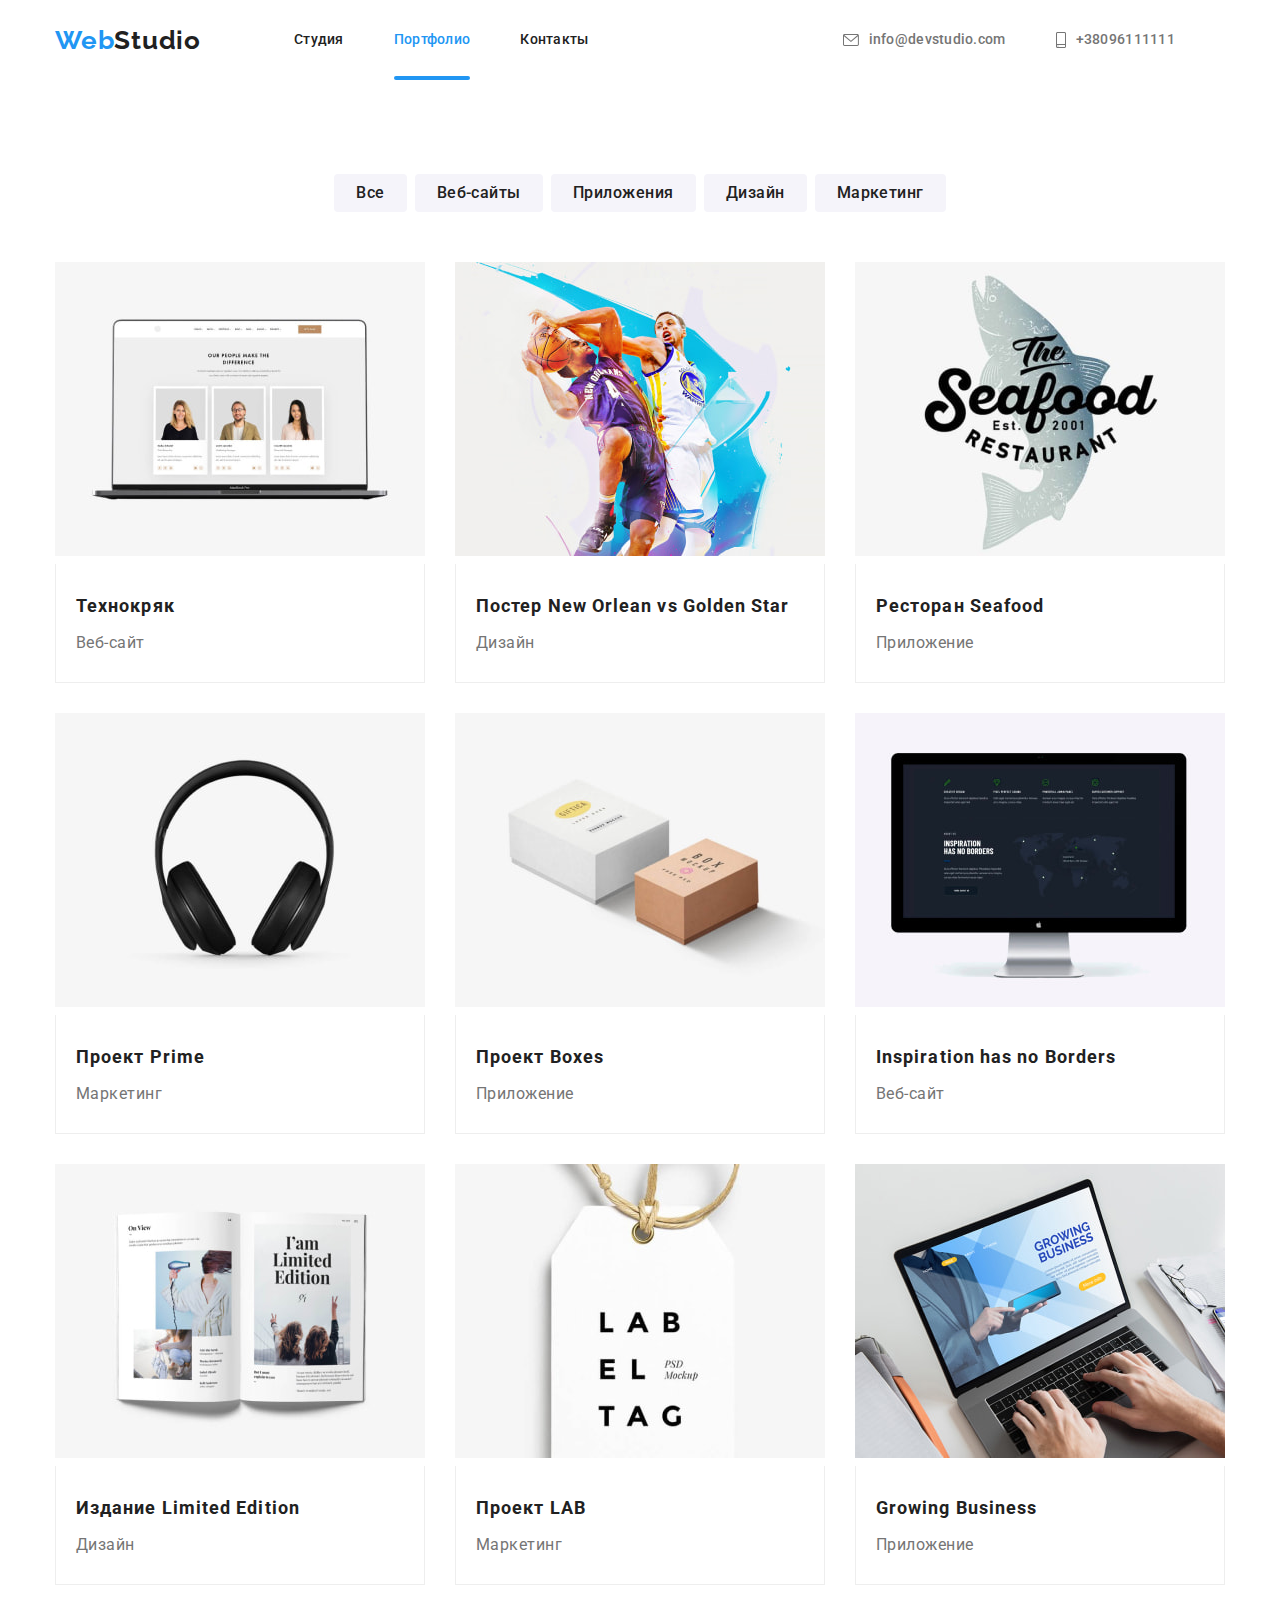
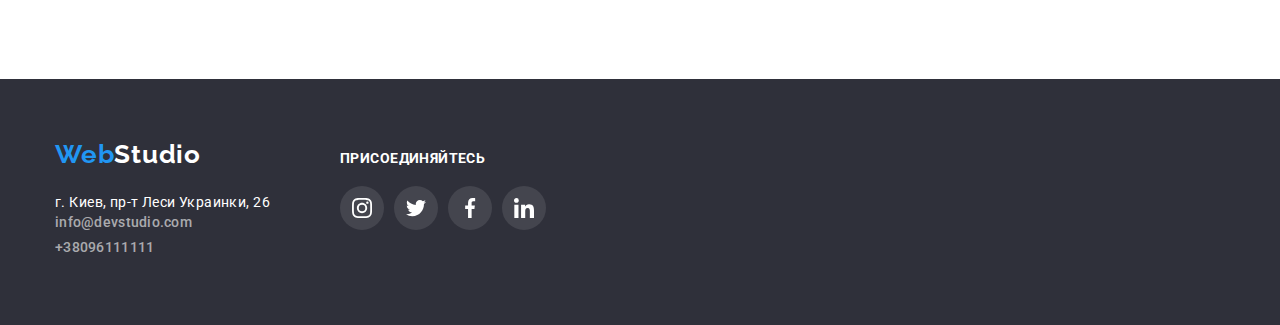
==== portfolio.html @ 03fa3eca "Initial commit" ====
<!DOCTYPE html>
<html lang="ru">
  <head>
    <meta charset="UTF-8" />
    <meta http-equiv="X-UA-Compatible" content="IE=edge" />
    <meta name="viewport" content="width=device-width, initial-scale=1.0" />
    <title>Document</title>
    <!--Project fonts-->
    <link rel="preconnect" href="https://fonts.googleapis.com" />
    <link rel="preconnect" href="https://fonts.gstatic.com" crossorigin />
    <link
      href="https://fonts.googleapis.com/css2?family=Raleway:wght@700&family=Roboto:wght@400;500;700;900&display=swap"
      rel="stylesheet"
    />
    <!--Normalize-->
    <link
      rel="stylesheet"
      href="https://cdnjs.cloudflare.com/ajax/libs/modern-normalize/1.1.0/modern-normalize.min.css"
      integrity="sha512-wpPYUAdjBVSE4KJnH1VR1HeZfpl1ub8YT/NKx4PuQ5NmX2tKuGu6U/JRp5y+Y8XG2tV+wKQpNHVUX03MfMFn9Q=="
      crossorigin="anonymous"
      referrerpolicy="no-referrer"
    />
    <link
      rel="stylesheet"
      href="https://cdnjs.cloudflare.com/ajax/libs/modern-normalize/1.1.0/modern-normalize.min.css"
    />
    <!--Custom styles-->
    <link rel="stylesheet" href="./css/styles.css" />
  </head>
  <body>
    <!--Шапка сайта-->
    <header class="header">
      <div class="container header-container">
        <a class="logo" href="/index.html" lang="en"><span class="accent-logo">Web</span>Studio</a>
        <nav class="navigation">
          <ul class="header-list">
            <li class="item">
              <a class="link navigation-link" href="#">Студия</a>
            </li>
            <li class="item">
              <a class="link navigation-link current" href="portfolio.html">Портфолио</a>
            </li>
            <li class="item">
              <a class="link navigation-link" href="#">Контакты</a>
            </li>
          </ul>
        </nav>
        <ul class="header-group">
          <li class="item-group">
            <a class="link header-mail" href="mailto:info@devstudio.com">
              <svg class="icon-group" width="16" height="12">
                <use href="./imagest/icon.svg#icon-envelope-hover"></use>
              </svg>
              info@devstudio.com</a>
          </li>
          <li class="item-group">
            <a class="link header-phone" href="tel:38096111111">
              <svg class="icon-group" width="10" height="16">
                <use href="./imagest/icon.svg#icon-smartphone"></use>
              </svg>
              +38096111111</a>
          </li>
        </ul>
      </div>
    </header>
    <!--Наши работы-->
    <main>
      <section class="filters">
        <div class="container">
          <h1 hidden>Порфолио</h1>
          <ul class="filters-list">
            <li class="filters-item">
              <button class="button filters-button" type="button">Все</button>
            </li>
            <li class="filters-item">
              <button class="button filters-button" type="button">Веб-сайты</button>
            </li>
            <li class="filters-item">
              <button class="button filters-button" type="button">Приложения</button>
            </li>
            <li class="filters-item">
              <button class="button filters-button" type="button">Дизайн</button>
            </li>
            <li class="filters-item">
              <button class="button filters-button" type="button">Маркетинг</button>
            </li>
          </ul>

          <ul class="project-list">
            <li class="project-item">
              <a href="" class="project-link">
                <div class="project-overlay">
              
              <img
                class="project-img"
                src="/imagest/portfolio/project.1.jpg"
                alt="люди на экране"
                width="370"
                height="294"
              />
              <p class="project-portfolio-tex">
                Ресурс предлагает комплексные предложения с разным уровнем функционала и сервисов. Все это позволит посетителю получить
                исчерпывающие сведения о компании или частном лице.
              </p>
              </div>
              <div class="project-text">
                <h2 class="project-header">Технокряк</h2>
                <p class="project-paragraph">Веб-сайт</p>
              </div>
              </a>
            </li>
            <li class="project-item">
              <a href="" class="project-link">
                <div class="project-overlay">
              <img
                class="project-img"
                src="/imagest/portfolio/project.2.jpg"
                alt="баскетболисты"
                width="370"
                height="294"
              />
              <p class="project-portfolio-tex">
                Ресурс предлагает комплексные предложения с разным уровнем функционала и сервисов. Все это позволит посетителю
                получить
                исчерпывающие сведения о компании или частном лице.
              </p>
                </div>
              <div class="project-text">
                <h2 class="project-header">Постер New Orlean vs Golden Star</h2>
                <p class="project-paragraph">Дизайн</p>
              </div>
            </a>
            </li>
            <li class="project-item">
              <a href="" class="project-link">
                <div class="project-overlay">
              <img
                class="project-img"
                src="/imagest/portfolio/project.3.jpg"
                alt="логотип рыбного ресторана"
                width="370"
                height="294"
              />
              <p class="project-portfolio-tex">
                Ресурс предлагает комплексные предложения с разным уровнем функционала и сервисов. Все это позволит посетителю
                получить
                исчерпывающие сведения о компании или частном лице.
              </p>
                </div>
              <div class="project-text">
                <h2 class="project-header">Ресторан Seafood</h2>
                <p class="project-paragraph">Приложение</p>
              </div>
            </a>
            </li>
            <li class="project-item">
              <a href="" class="project-link">
                <div class="project-overlay">
              <img
                class="project-img"
                src="/imagest/portfolio/project.4.jpg"
                alt="наушники"
                width="370"
                height="294"
              />
              <p class="project-portfolio-tex">
                Ресурс предлагает комплексные предложения с разным уровнем функционала и сервисов. Все это позволит посетителю
                получить
                исчерпывающие сведения о компании или частном лице.
              </p>
              </div>
              <div class="project-text">
                <h2 class="project-header">Проект Prime</h2>
                <p class="project-paragraph">Маркетинг</p>
              </div>
              </a>
            </li>
            <li class="project-item">
              <a href="" class="project-link">
                <div class="project-overlay">
              <img
                class="project-img"
                src="/imagest/portfolio/project.5.jpg"
                alt="две коробки"
                width="370"
                height="294"
              />
              <p class="project-portfolio-tex">
                Ресурс предлагает комплексные предложения с разным уровнем функционала и сервисов. Все это позволит посетителю
                получить
                исчерпывающие сведения о компании или частном лице.
              </p>
              </div>
              <div class="project-text">
                <h2 class="project-header">Проект Boxes</h2>
                <p class="project-paragraph">Приложение</p>
              </div>
              </a>
            </li>
            <li class="project-item">
              <a href="" class="project-link">
                <div class="project-overlay">
              <img
                class="project-img"
                src="/imagest/portfolio/project.6.jpg"
                alt="монитор"
                width="370"
                height="294"
              />
              <p class="project-portfolio-tex">
                Ресурс предлагает комплексные предложения с разным уровнем функционала и сервисов. Все это позволит посетителю
                получить
                исчерпывающие сведения о компании или частном лице.
              </p>
              </div>
              <div class="project-text">
                <h2 class="project-header">Inspiration has no Borders</h2>
                <p class="project-paragraph">Веб-сайт</p>
              </div>
              </a>
            </li>
            <li class="project-item">
              <a href="" class="project-link">
                <div class="project-overlay">
              <img
                class="project-img"
                src="/imagest/portfolio/project.7.jpg"
                alt="глянцевый журнал"
                width="370"
                height="294"
              />
              <p class="project-portfolio-tex">
                Ресурс предлагает комплексные предложения с разным уровнем функционала и сервисов. Все это позволит посетителю
                получить
                исчерпывающие сведения о компании или частном лице.
              </p>
              </div>
              <div class="project-text">
                <h2 class="project-header">Издание Limited Edition</h2>
                <p class="project-paragraph">Дизайн</p>
              </div>
              </a>
            </li>
            <li class="project-item">
              <a href="" class="project-link">
                <div class="project-overlay">
              <img
                class="project-img"
                src="/imagest/portfolio/project.8.jpg"
                alt="бирка"
                width="370"
                height="294"
              />
              <p class="project-portfolio-tex">
                Ресурс предлагает комплексные предложения с разным уровнем функционала и сервисов. Все это позволит посетителю
                получить
                исчерпывающие сведения о компании или частном лице.
              </p>
              </div>
              <div class="project-text">
                <h2 class="project-header">Проект LAB</h2>
                <p class="project-paragraph">Маркетинг</p>
              </div>
              </a>
            </li>
            <li class="project-item">
              <a href="" class="project-link">
                <div class="project-overlay">
              <img
                class="project-img"
                src="/imagest/portfolio/project.9.jpg"
                alt="руки на клавиатуре"
                width="370"
                height="294"
              />
              <p class="project-portfolio-tex">
                Ресурс предлагает комплексные предложения с разным уровнем функционала и сервисов. Все это позволит посетителю
                получить
                исчерпывающие сведения о компании или частном лице.
              </p>
              </div>
              <div class="project-text">
                <h2 class="project-header">Growing Business</h2>
                <p class="project-paragraph">Приложение</p>
              </div>
              </a>
            </li>
          </ul>
        </div>
      </section>
    </main>
    <!--Подвал-->
  <footer class="footer">
    <div class="container footer-container">
      <div class="footer-div">
        <a class="logo-footer" href="index.html" lang="en"><span class="accent-logo">Web</span>Studio
        </a>
  
        <address class="address-footer">
          г. Киев, пр-т Леси Украинки, 26
  
          <ul class="footer-list">
            <li class="footer-item">
              <a class="link footer-mail" href="mailto:info@devstudio.com">info@devstudio.com</a>
            </li>
            <li class="footer-item">
              <a class="link footer-phone" href="tel:38096111111">+38096111111</a>
            </li>
          </ul>
        </address>
      </div>
  
      <div class="footer-footer">
        <h3 class="footer-header">присоединяйтесь</h3>
  
        <ul class="social">
          <li class="social-item">
            <a class="social-link" href="" target="blank" rel="noopener noreferrer" aria-label="иконка Instagram">
              <svg class="social-icon" width="20" height="20">
                <use href="./imagest/icon.svg#icon-instagram-2"></use>
              </svg>
            </a>
          </li>
  
          <li class="social-item">
            <a class="social-link" href="" target="blank" rel="noopener noreferrer" aria-label="иконка Twitter">
              <svg class="social-icon" width="20" height="20">
                <use href="./imagest/icon.svg#icon-twitter-1"></use>
              </svg>
            </a>
          </li>
  
          <li class="social-item">
            <a class="social-link" href="" target="blank" rel="noopener noreferrer" aria-label="иконка Facebook">
              <svg class="social-icon" width="20" height="20">
                <use href="./imagest/icon.svg#icon-facebook-1"></use>
              </svg>
            </a>
          </li>
  
          <li class="social-item">
            <a class="social-link" href="" target="blank" rel="noopener noreferrer" aria-label="иконка Linkedin">
              <svg class="social-icon" width="20" height="20">
                <use href="./imagest/icon.svg#icon-linkedin-1-1"></use>
              </svg>
            </a>
          </li>
        </ul>
      </div>
    </div>
  </footer>
  </body>
  
  </html>
---- css/styles.css ----
:root {
  --main-font: 'Roboto', sans-serif;
  --secondary-font: 'Raleway', sans-serif;

  /* text-colors */
  --accent-color: #2196f3;
  --main-text-color: #757575;
  --secondary-text-color: #212121;

  /* background colors */
  --main-backgroud-color: #ffffff;
  --secondary-backround-color: #f5f4fa;
  --dark-background-color: #2f303a;


/* animation */

--timing-funtion: cubic-bezier( 0.4, 0, 0.2, 1);
}
body {
  font-family: var(--main-font);
  font-size: 14px;
  line-height: 1.71;
  letter-spacing: 0.03em;
  color: var(--main-text-color);
}
h1,
h2,
h3,
h4,
h5,
h6,
p {
  margin: 0;
}
.lessons-img {
  display: block;
}

.container {
  /* outline: 1px solid red; */
  width: 1200px;
  padding-left: 15px;
  padding-right: 15px;
  margin-left: auto;
  margin-right: auto;
}
section {
  padding-top: 94px;
  padding-bottom: 94px;
}

.link {
  text-decoration: none;
  color: currentColor;
}

.link {
  font-weight: 500;
  font-size: 14px;
  line-height: 1.14;
  letter-spacing: 0.02em;
  color: var(--secondary-text-color);
}

.button {
  font-family: inherit;
  color: currentColor;
}

.header-list,
.header-group,
.about-list,
.lessons-list,
.team-list,
.footer-list,
.filters-list,
.project-list,
.socials-item,
.clients-list,
.social-item
{
  list-style-type: none;
  margin: 0;
  padding: 0;
}

/* 
===================
| Header-section 
===================
*/
/* .header {
} */

.header-container {
  display: flex;
  align-items: center;
}

.logo {
  margin-right: 93px;

  color: #212121;

  font-family: 'Raleway';
  font-weight: 700;
  font-size: 26px;
  line-height: 1.19;
  letter-spacing: 0.03em;
  text-decoration: none;
}
.accent-logo {
  color: var(--accent-color);
}

.header-list {
  display: flex;
  align-items: center;
}
.header-list .item {
  margin-right: 50px;
}
.header-list .item:last-child {
  margin-right: 0;
}

.navigation-link {
  display: block;
  padding-top: 32px;
  padding-bottom: 32px;

  color: var(--secondary-text-color);

  font-weight: 500;
  font-size: 14px;
  line-height: 1.14;
  letter-spacing: 0.02em;

  transition: color 250ms var(--timing-funtion);
}
.navigation-link:hover,
.navigation-link:focus {
  color: #2196f3;
}
.navigation-link.current {
  color: var(--accent-color);
  position: relative;
}

.navigation-link.current::after {
  content: "";

left: 0;
bottom: 0;

position: absolute;

display: block;

width: 100%;
height: 4px;

border-radius: 2px;
background-color: var(--accent-color);

}

.header-group {
  margin-left: auto;
  display: flex;
}
.item-group {
  margin-right: 50px;
}

.header-phone,
.header-mail {

  display: flex;
  align-items: center;
  padding-top: 32px;
  padding-bottom: 32px;

  font-weight: 500;
  font-size: 14px;
  line-height: 1.14;
  letter-spacing: 0.02em;

  color: var(--main-text-color);
  transition: color 250ms var(--timing-funtion);
}

.header-phone:hover,
.header-phone:focus {
  color: var(--accent-color);
}
.header-mail:hover,
.header-mail:focus {
  color: var(--accent-color);
}
.icon-group {
  margin-right: 10px;
  fill: currentColor;
}

/* 
===================
| Hero-section 
===================
*/


/* overlay*/




.hero-section {

  padding-top: 200px;
  padding-bottom: 200px;

  max-width: 1600px;
  height: 600px;
  margin-right: auto ;
  margin-left: auto;
  background-image: linear-gradient(
    to right,
    rgba(47, 48, 58, 0.4),
    rgba(47, 48, 58, 0.4)
    ),
    url( ../imagest/background.jpg);
 background-size: cover;
 background-repeat: no-repeat;
 background-position: center;

  /* background-color: var(--dark-background-color); */
}

.hero-container {
  text-align: center;
}

.hero-title {
  /* outline: 1px solid red; */

  margin-bottom: 30px;

  color: #ffffff;
  /* background: #2f303a; */

  font-weight: 900;
  font-size: 44px;
  line-height: 1.36;
  letter-spacing: 0.06em;
}
.button {
  font-family: inherit;
  font-weight: 500;
  font-size: 16px;
  line-height: 1.62;
  text-align: center;
  letter-spacing: 0.03em;
  cursor: pointer;
  border: none;
  color: #212121;
  background-color: #f5f4fa;

  transition: color 250ms var(--timing-funtion),
  background-color 250ms var(--timing-funtion),
  box-shadow 250ms var(--timing-funtion);
}

.button:hover,
.button:focus {
  background-color: #2196f3;
  color: #ffffff;
  box-shadow: 0px 3px 1px rgba(0, 0, 0, 0.1),
  0px 1px 2px rgba(0, 0, 0, 0.08),
  0px 2px 2px rgba(0, 0, 0, 0.12);
  border-radius: 4px;
}

.hero-button {
  /* outline: 1px solid red; */

  width: 200px;
  height: 50px;
  font-family: inherit;
  font-weight: 700;
  font-size: 16px;
  line-height: 1.88;
  letter-spacing: 0.06em;
  cursor: pointer;
  border: none;
  color: #ffffff;
  background-color: #2196f3;
}


/* Modal-window */

.backdrop {
  width: 100%;
  height: 100%;
position: fixed;
top: 0;
left: 0;

background-color: rgba(0, 0, 0, 0.2);
opacity: 1;
transition: opacity 250ms var(--timing-funtion),
visibility 250ms var(--timing-funtion);
}

.modal {
  width: 528px;
  height: 581px;
  position: absolute;
  background-color: var(--main-backgroud-color);
  top: 50%;
  left: 50%;
  border-radius: 4px;
  transform: translate(-50%, -50%);
  transition: transform 250ms var(--timing-funtion);
}

.close-button {

  align-items: center;
  justify-content: center;
  width: 30px;
  height: 30px;
  position: absolute;
  top: 8px;
  right: 8px;
  background-color: transparent;
  border: 1px solid rgba(0, 0, 0, 0.2);
  border-radius: 50%;
  cursor: pointer;
  transition: color 250ms var(--timing-funtion);
}

.backdrop.is-hidden {

  opacity: 0;
  visibility: hidden;
  pointer-events: none;
}
/* 
===================
| about-section 
===================
*/

.about-list {
  outline: 1px solid red;

  display: flex;
}
.about-item {
  width: 270px;
  margin-right: 30px;
}
.about-item:last-child {
  margin-right: 0;
}

.about-background {
  margin-bottom:30px;
  height: 120px;
  display: flex;
  align-items: center;
  justify-content: center;
  border-radius: 4px;
  background: #F5F4FA;
}
.about-title {
  font-weight: 700;
  font-size: 14px;
  line-height: 16px;
  letter-spacing: 0.03em;
  text-transform: uppercase;

  color: var(--secondary-text-color);
}
.about-benefits {
  font-weight: 400;
  font-size: 14px;
  line-height: 1.71;
  letter-spacing: 0.03em;

  color: var(--main-text-color);
}
/* 
===================
| lessson-section 
===================
*/

/* .lessons section {
  padding-top: 0;
} */

.lesson-title {
  text-align: center;

  margin-bottom: 50px;
  font-weight: 700;
  font-size: 36px;
  line-height: 1.17;
  letter-spacing: 0.03em;

  color: var(--secondary-text-color);
}

.lessons-list {
  display: flex;
}

.lessons-item {
  
 
   width: 370px; 
  margin-right: 30px;
  position: relative;
}
.lessons-item:last-child {
  margin-right: 0;
}



.lessons-annex {
  position: absolute;

  display: flex;
  justify-content: center;
  align-items: center;
  
  width: 100%;
  padding-top: 27px;
  padding-bottom: 27px;
  
  font-weight: 700;
  font-size: 14px;
  line-height: 1.14;

  
  
  color: var(--main-backgroud-color);
  background-color: rgba(47, 48, 58, 0.8);

transform: translate(0px,-100%);

  

}


/* 
===================
| team-section 
===================
*/
.team-section {
  background: #F5F4FA;
}
.our-team {
  text-align: center;
  margin-bottom: 50px;
  font-weight: 700;
  font-size: 36px;
  line-height: 1.17;
  letter-spacing: 0.03em;

  color: var(--secondary-text-color);
}

.team-list {
  display: flex;
}
.team-item {
  width: 270px;
  margin-right: 30px;
  box-shadow: 0px 1px 3px rgba(0, 0, 0, 0.12),
  0px 1px 1px rgba(0, 0, 0, 0.14),
  0px 2px 1px rgba(0, 0, 0, 0.2);
  border-radius: 0px 0px 4px 4px;
}
.team-item:last-child {
  margin-right: 0;
}

.team-text {
  padding-top: 30px;
  padding-bottom: 30px;
}
.team-name {
margin-bottom: 8px;

  font-weight: 500;
  font-size: 16px;
  line-height: 1.19;
  text-align: center;
  letter-spacing: 0.03em;

  color: var(--secondary-text-color);
}
.team-position {
  margin-bottom: 16px;
  
  font-size: 16px;
  line-height: 1.19;
  text-align: center;
  letter-spacing: 0.03em;

  color: var(--main-text-color);
}
.socials {
  display: flex;
  justify-content: center;
  align-items: center;
}

.socials-item:not(:last-child) {

  margin-right: 10px;

}
.socials-link {
  display: flex;
  align-items: center;
  justify-content: center;

  width: 44px;
  height: 44px;
  background: #FFFFFF;
  border-radius: 50%;

  transition: background-color 250ms var(--timing-funtion);
}

.socials-icon {
  fill: #AFB1B8;
}

.socials-link:hover {
  background-color: #2196F3;
}

.socials-link:hover .socials-icon
 {
  fill: #FFFFFF;
}


/*
===================
|clients-section
====================
*/

.regular-clients {
  margin-bottom: 50px;

  
  font-weight: 700;
  font-size: 36px;
  line-height: 1.17;
  text-align: center;
  letter-spacing: 0.03em;
  
  color: #212121;
}
.clients-list {
  display: flex;
  align-items: center;
  justify-content: center;
}

.clients-item {
  margin-right: 30px;

}
.clients-item:last-child {
  margin-right: 0;
}
.clients-link {


  display: flex;
  align-items: center;
  justify-content: center;

  width: 170px;
  height: 92px;

  border: 1px solid #AFB1B8;
  border-radius: 4px;

  transition: border 250ms var(--timing-funtion),
  fill 250ms var(--timing-funtion);
}

.clients-link:hover {

border-color:#2196F3;
}
.clients-icon {
  fill:#AFB1B8 ;
}

.clients-link:hover .clients-icon 

{
  fill: #2196F3;
}
/* 
===================
| filters-section 
===================
*/

.filters {
  padding-top: 94px;
  padding-bottom: 94px;
  
}
.filters .filters-list {
  display: flex;
  align-items: center;
  justify-content: center;
}
.filters-list {
  margin-bottom: 50px;
}
.filters .filters-item {
  margin-right: 8px;
}

.filters .filters-item:last-child {
  margin-right: 0px;
}
.filters-button {
  padding: 6px 22px;
  border: none;
  border-radius: 4px;
}
/* 
===================
| project-section 
===================
*/
.project-container {
  width: 1200px;
  padding-left: 15px;
  padding-right: 15px;
  margin-left: auto;
  margin-right: auto;
}
.project-list {
  display: flex;
  flex-wrap: wrap;
}
.project-item {
  width: 370px;
  margin-right: 30px;
  margin-bottom: 30px;

}
.project-item {
  width: calc((100%-60px)/3) ;
}
.project-item:hover {
  box-shadow: 0px 1px 1px rgba(0, 0, 0, 0.12),
  0px 4px 4px rgba(0, 0, 0, 0.06),
  1px 4px 6px rgba(0, 0, 0, 0.16);
}
.project-item:nth-child(3n) {
  margin-right: 0;
}
.project-item:nth-last-child(-n + 3) {
  margin-bottom: 0;
}

.project-link {
  display: block;
  transition: box-shadow 250ms var(--timing-funtion);
  text-decoration: none;
}

.project-link:hover,
.project-link:focus {
  box-shadow: 0px 1px 1px rgba(0, 0, 0, 0.12), 0px 4px 4px rgba(0, 0, 0, 0.06), 1px 4px 6px rgba(0, 0, 0, 0.16);
}
.project-text {
  padding-top: 24px;
  padding-right: 20px;
  padding-bottom: 24px;
  padding-left: 20px;

  border-right: 1px solid #eeeeee;
  border-bottom: 1px solid #eeeeee;
  border-left: 1px solid #eeeeee;
}
.project-header {
  margin-bottom: 4px;
  font-weight: 700;
  font-size: 18px;
  line-height: 2;

  letter-spacing: 0.06em;

  color: var(--secondary-text-color);
}

.project-paragraph {
  font-size: 16px;
  line-height: 1.88;
  letter-spacing: 0.03em;

  color: var(--main-text-color);
}

.project-overlay {
  position: relative;
  overflow: hidden;
}
.project-portfolio-tex {

  position: absolute;
padding: 63px 24px;
margin-top: 0;
margin-bottom: 0;

top: 0;
left: 0;
width: 100%;
height: 100%;

font-size: 18px;
line-height: 1.56;

color: var(--main-backgroud-color);
background-color: rgba(33, 150, 243, 0.9);

transform: translateY(100%);
transition: transform 250ms var(--timing-funtion);

}
.project-link:hover .project-portfolio-tex,
.project-link:focus .project-portfolio-tex {
  transform: translateY(0%);
  transition: transform 250 ms var(--timing-funtion);
}

/* 
===================
| footer-section 
===================
*/
.footer {
  padding-top: 60px;
  padding-bottom: 60px;
  background-color: #2f303a;
}
.footer-container {
  display: flex;
  align-items: center;
  align-items: baseline;
}
.logo-footer {
  font-family: 'Raleway';
  font-weight: 700;
  font-size: 26px;
  line-height: 1.19;
  letter-spacing: 0.03em;
  text-decoration: none;
  color: #ffffff;
}
.address-footer {
  margin-top: 20px;
  margin-bottom: 9px;
  
  font-style: normal;
  font-size: 14px;
  line-height: 1.71;
  letter-spacing: 0.03em;
  color: #ffffff;
}
.footer-item:not(:last-child) {
  margin-bottom: 9px;

}



.footer-mail,
.footer-phone {
  display: block;
  color: rgba(255, 255, 255, 0.6);
}
 
/* .footer-footer {

  outline: 1px solid red;
} */

.footer-footer {
  margin-left: 70px;
  justify-content: center;
  align-items: center;
  
}
.footer-header {
margin-bottom: 20px;
  
  
  font-weight: 700;
  font-size: 14px;
  line-height: 1.16;
  letter-spacing: 0.03em;
  text-transform: uppercase;
  
  color: #FFFFFF;
}
.social {
  margin: 0;
  padding: 0;
  display: flex;
  justify-content: center;
  
}

.social-item:not(:last-child) {

  margin-right: 10px;

}

.social-link {

  display: flex;
  align-items: center;
  justify-content: center;

  width: 44px;
  height: 44px;
  background: rgba(255, 255, 255, 0.1); ;
  border-radius: 50%;

  transition: background-color 250ms var(--timing-funtion);
}

.social-icon {
  fill: #FFFFFF;
}

.social-link:hover {
  background-color: #2196F3;
}

.social-link:hover .social-icon {
  fill: #FFFFFF;
}
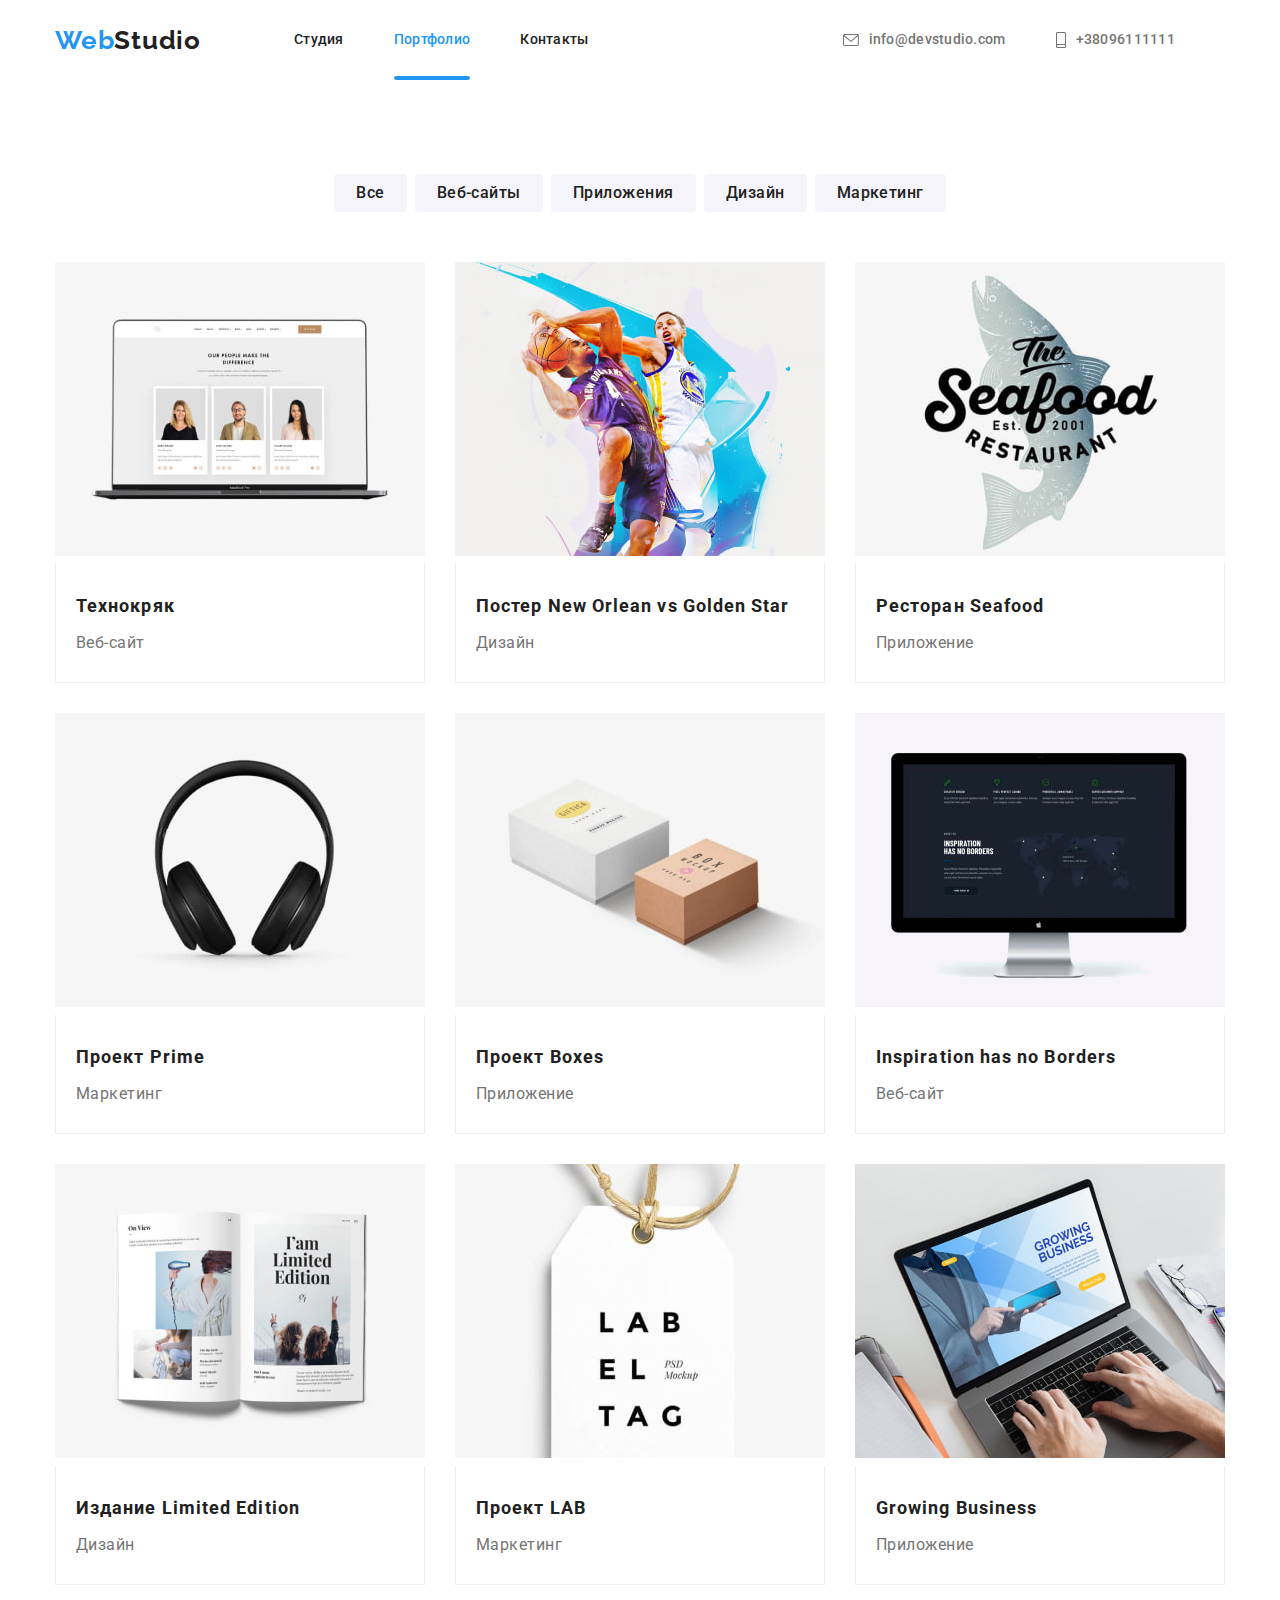
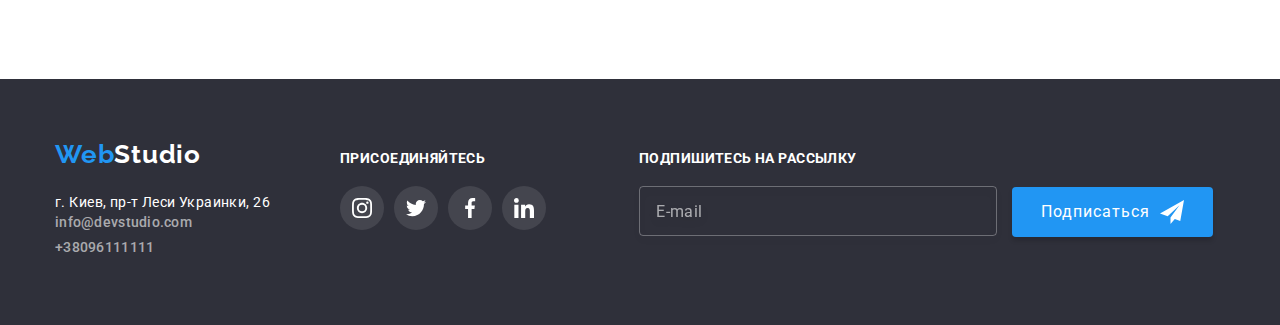
==== commit 2bdca1f8: "сщздала форму в модальном окне" ====
--- a/portfolio.html
+++ b/portfolio.html
@@ -295,10 +295,10 @@
       <div class="footer-div">
         <a class="logo-footer" href="index.html" lang="en"><span class="accent-logo">Web</span>Studio
         </a>
-  
+    
         <address class="address-footer">
           г. Киев, пр-т Леси Украинки, 26
-  
+    
           <ul class="footer-list">
             <li class="footer-item">
               <a class="link footer-mail" href="mailto:info@devstudio.com">info@devstudio.com</a>
@@ -309,10 +309,10 @@
           </ul>
         </address>
       </div>
-  
+    
       <div class="footer-footer">
         <h3 class="footer-header">присоединяйтесь</h3>
-  
+    
         <ul class="social">
           <li class="social-item">
             <a class="social-link" href="" target="blank" rel="noopener noreferrer" aria-label="иконка Instagram">
@@ -321,7 +321,7 @@
               </svg>
             </a>
           </li>
-  
+    
           <li class="social-item">
             <a class="social-link" href="" target="blank" rel="noopener noreferrer" aria-label="иконка Twitter">
               <svg class="social-icon" width="20" height="20">
@@ -329,7 +329,7 @@
               </svg>
             </a>
           </li>
-  
+    
           <li class="social-item">
             <a class="social-link" href="" target="blank" rel="noopener noreferrer" aria-label="иконка Facebook">
               <svg class="social-icon" width="20" height="20">
@@ -337,7 +337,7 @@
               </svg>
             </a>
           </li>
-  
+    
           <li class="social-item">
             <a class="social-link" href="" target="blank" rel="noopener noreferrer" aria-label="иконка Linkedin">
               <svg class="social-icon" width="20" height="20">
@@ -346,6 +346,22 @@
             </a>
           </li>
         </ul>
+      </div>
+    
+      <div class="footer-form">
+        <h3 class="footer-form-title">Подпишитесь на рассылку</h3>
+        <form class="footer-form-mail">
+          <label>
+            <input class="footer-mail-input" type="email" name="email" placeholder="E-mail" />
+          </label>
+          <button class="footer-mail-submit" type="submit">
+            <span class="footer-mail-button">Подписаться
+              <svg class="footer-mail-icon" width="24" height="24">
+                <use href="./imagest/icon.svg#icon-icon-send"></use>
+              </svg>
+            </span>
+          </button>
+        </form>
       </div>
     </div>
   </footer>
--- a/css/styles.css
+++ b/css/styles.css
@@ -315,6 +315,7 @@
 }
 
 .modal {
+  padding: 40px;
   width: 528px;
   height: 581px;
   position: absolute;
@@ -348,6 +349,200 @@
   visibility: hidden;
   pointer-events: none;
 }
+
+
+/* Modal window form */
+
+.user-modal-title {
+  display: flex;
+  justify-content: center;
+  text-align: center;
+
+  font-weight: 700;
+  font-size: 20px;
+  line-height: 1.15;
+  letter-spacing: 0.03em;
+
+  color: var(--secondary-text-color);
+}
+ .user-modal-form {
+   text-align: center;
+ }
+.user-modal-label {
+  display: block;
+  position: relative;
+  text-align: left;
+
+  margin-bottom: 10px;
+
+  transition: fill 250ms var(--timing-funtion);
+}
+ .user-modal-label:hover,
+ .user-modal-label:focus {
+   fill: var(--accent-color);
+ }
+
+
+.user-modal-text {
+  display: block;
+  padding-bottom: 4px;
+  text-align: left;
+
+  font-size: 12px;
+  line-height: 1.16;
+  letter-spacing: 0.01em;
+}
+
+.user-modal-input {
+  width: 100%;
+  height: 40px;
+
+  margin-bottom: 10px;
+
+  padding-top: 12px;
+  padding-bottom: 12px;
+  padding-left: 42px;
+
+  border: 1px solid rgba(33, 33, 33, 0.2);
+  border-radius: 4px;
+
+  transition: border-color 250ms var(--timing-function);
+}
+
+.user-modal-input:hover,
+.user-modal-input:focus {
+  border-color: var(--accent-color);
+}
+
+.user-modal-icon {
+  position: absolute;
+  top: 31px;
+  left: 12px;
+}
+
+.textarea {
+  display: block;
+  width: 100%;
+  min-height: 120px;
+
+  padding-top: 16px;
+  padding-left: 12px;
+
+  resize: none;
+  outline: none;
+
+  border: 1px solid rgba(33, 33, 33, 0.2);
+  border-radius: 4px;
+
+  transition: border-color 250ms var(--timing-function);
+}
+
+.textarea::placeholder {
+  font-size: 14px;
+  line-height: 1.14;
+  letter-spacing: 0.01em;
+
+  color: rgba(117, 117, 117, 0.5);
+}
+
+.textarea:hover,
+.textarea:focus {
+  border-color: var(--accent-color);
+}
+
+.user-modal-polisy {
+  display: flex;
+  align-items: center;
+}
+
+.polisy-text {
+  color: var(--accent-color);
+}
+
+.visually-hidden {
+  position: absolute;
+  white-space: nowrap;
+
+  width: 1px;
+  height: 1px;
+
+  margin: -1px;
+  padding: 0;
+
+  overflow: hidden;
+  border: 0;
+
+  clip: rect(0 0 0 0);
+  clip-path: inset(50%);
+}
+
+.custom-checkbox {
+  display: flex;
+  align-items: center;
+  justify-content: center;
+
+  margin-right: 7px;
+
+  border: 2px solid var(--secondary-text-color);
+  outline-offset: -2px;
+  border-radius: 2px;
+
+  background-color: transparent;
+
+  transition: background-color 250ms var(--timing-function);
+}
+
+.checkbox:checked + .custom-checkbox {
+  background-color: var(--accent-color);
+}
+
+.checkbox:focus + .custom-checkbox {
+  border-color: var(--accent-color);
+  outline: transparent;
+}
+
+.custom-checkbox-icon {
+  opacity: 0;
+  fill: var(--main-background-color);
+
+  transition: opacity 250ms var(--timing-function);
+}
+
+.checkbox:checked+.custom-checkbox .custom-checkbox-icon {
+  opacity: 1;
+}
+
+.user-modal-buttom {
+  min-width: 200px;
+
+  margin-top: 30px;
+  padding: 10px 58px;
+
+  font-weight: 700;
+  font-size: 16px;
+  line-height: 1.87;
+  letter-spacing: 0.06em;
+
+  text-align: center;
+
+  color: #ffffff;
+  background-color: var(--accent-color);
+
+  border: none;
+  cursor: pointer;
+
+  box-shadow: 0px 4px 4px rgba(0, 0, 0, 0.15);
+  border-radius: 4px;
+
+  transition: background-color 250ms var(--timing-function);
+}
+
+.user-modal-buttom:hover,
+.user-modal-buttom:focus {
+  background-color: #188ce8;
+}
+
+
 /* 
 ===================
 | about-section 
@@ -654,11 +849,13 @@
 ===================
 */
 .project-container {
-  width: 1200px;
+padding-top: 50px;
+
+  /* width: 1200px;
   padding-left: 15px;
   padding-right: 15px;
   margin-left: auto;
-  margin-right: auto;
+  margin-right: auto; */
 }
 .project-list {
   display: flex;
@@ -671,18 +868,20 @@
 
 }
 .project-item {
-  width: calc((100%-60px)/3) ;
-}
+  width: calc((100% - 60px) / 3) ;
+}
+
+.project-item:nth-child(3n) {
+  margin-right: 0;
+}
+.project-item:nth-last-child(-n + 3) {
+  margin-bottom: 0;
+}
+
 .project-item:hover {
   box-shadow: 0px 1px 1px rgba(0, 0, 0, 0.12),
-  0px 4px 4px rgba(0, 0, 0, 0.06),
-  1px 4px 6px rgba(0, 0, 0, 0.16);
-}
-.project-item:nth-child(3n) {
-  margin-right: 0;
-}
-.project-item:nth-last-child(-n + 3) {
-  margin-bottom: 0;
+    0px 4px 4px rgba(0, 0, 0, 0.06),
+    1px 4px 6px rgba(0, 0, 0, 0.16);
 }
 
 .project-link {
@@ -864,4 +1063,93 @@
 
 .social-link:hover .social-icon {
   fill: #FFFFFF;
+}
+
+
+/* footer form */
+
+.footer-form {
+  margin-left: 93px;
+}
+.footer-form-title {
+  margin-bottom: 20px;
+
+  font-weight: 700;
+  font-size: 14px;
+  line-height: 1.16;
+  letter-spacing: 0.03em;
+  text-transform: uppercase;
+  
+  color: var(--main-backgroud-color);
+}
+.footer-mail-input {
+  width: 358px;
+  height: 50px;
+
+  padding-top: 15px;
+  padding-bottom: 15px;
+  padding-left: 16px;
+
+  font-size: 16px;
+  line-height: 1.25;
+
+
+
+letter-spacing: 0.03em;
+
+border: 1px solid rgba(255, 255, 255, 0.3);
+filter: drop-shadow(0px 4px 4px rgba(0, 0, 0, 0.15));
+border-radius: 4px;
+
+color: var(--main-backgroud-color);
+background-color: transparent;
+
+transition: border-color 250ms var(--timing-funtion);
+}
+
+.footer-mail-input::placeholder {
+  color: rgba(255, 255, 255, 0.6);
+}
+
+
+.footer-mail-input:hover,
+.footer-mail-input:focus {
+  border-color: var(--main-backgroud-color);
+
+}
+
+.footer-mail-submit {
+  min-width: 200px;
+  height: 50px;
+
+  margin-left: 12px;
+  padding: 10px 29px;
+
+  
+  font-size: 16px;
+  line-height: 1.87;
+  letter-spacing: 0.06em;
+  cursor: pointer;
+border: none;
+box-shadow: 0px 4px 4px rgba(0, 0, 0, 0.15);
+border-radius: 4px;
+ 
+  color: #FFFFFF;
+  background-color: var(--accent-color);
+
+  transition: background-color 250ms var(--timing-funtion);
+}
+
+  .footer-mail-submit:hover,
+  .footer-mail-submit:focus {
+    background-color: #188CE8;;
+  }
+.footer-mail-button {
+  display: flex;
+  align-items: center;
+  justify-content: center;
+}
+.footer-mail-icon  {
+  margin-left: 10px;
+  fill: var(--main-backgroud-color);
 }